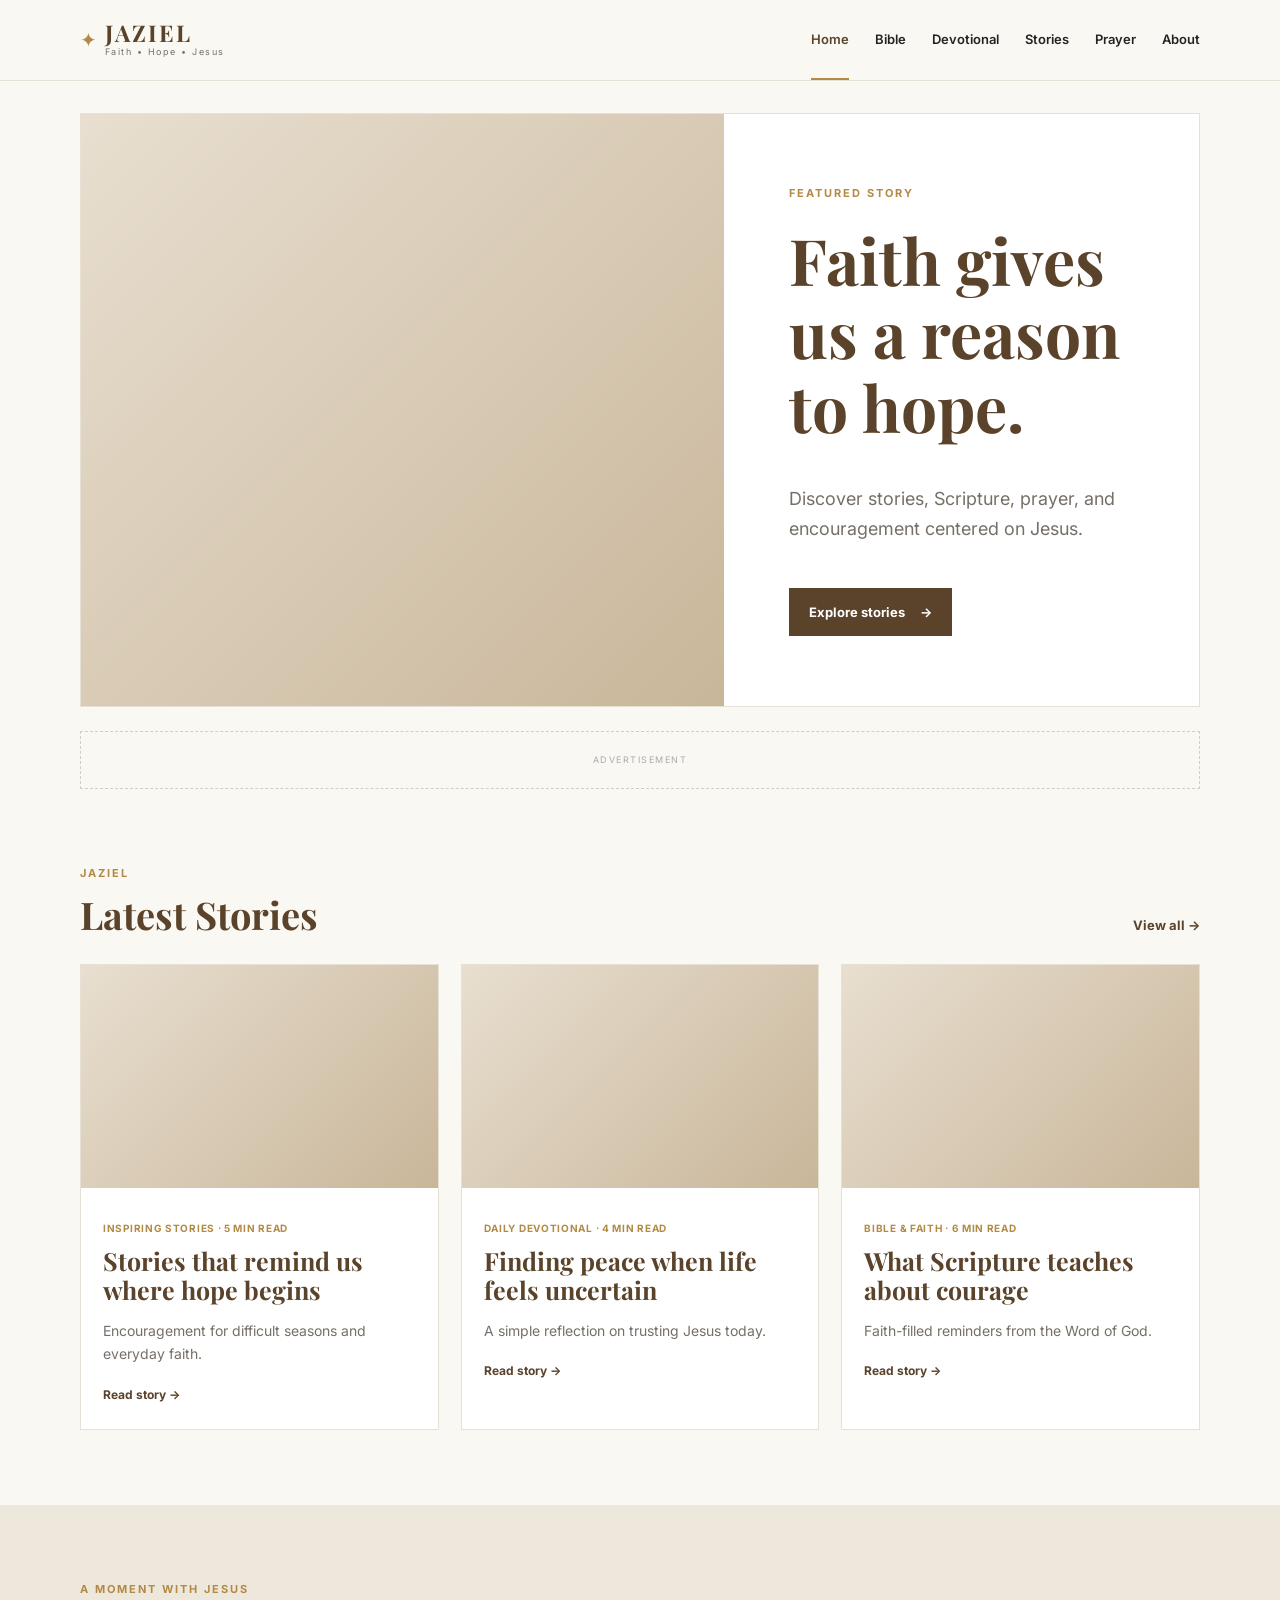
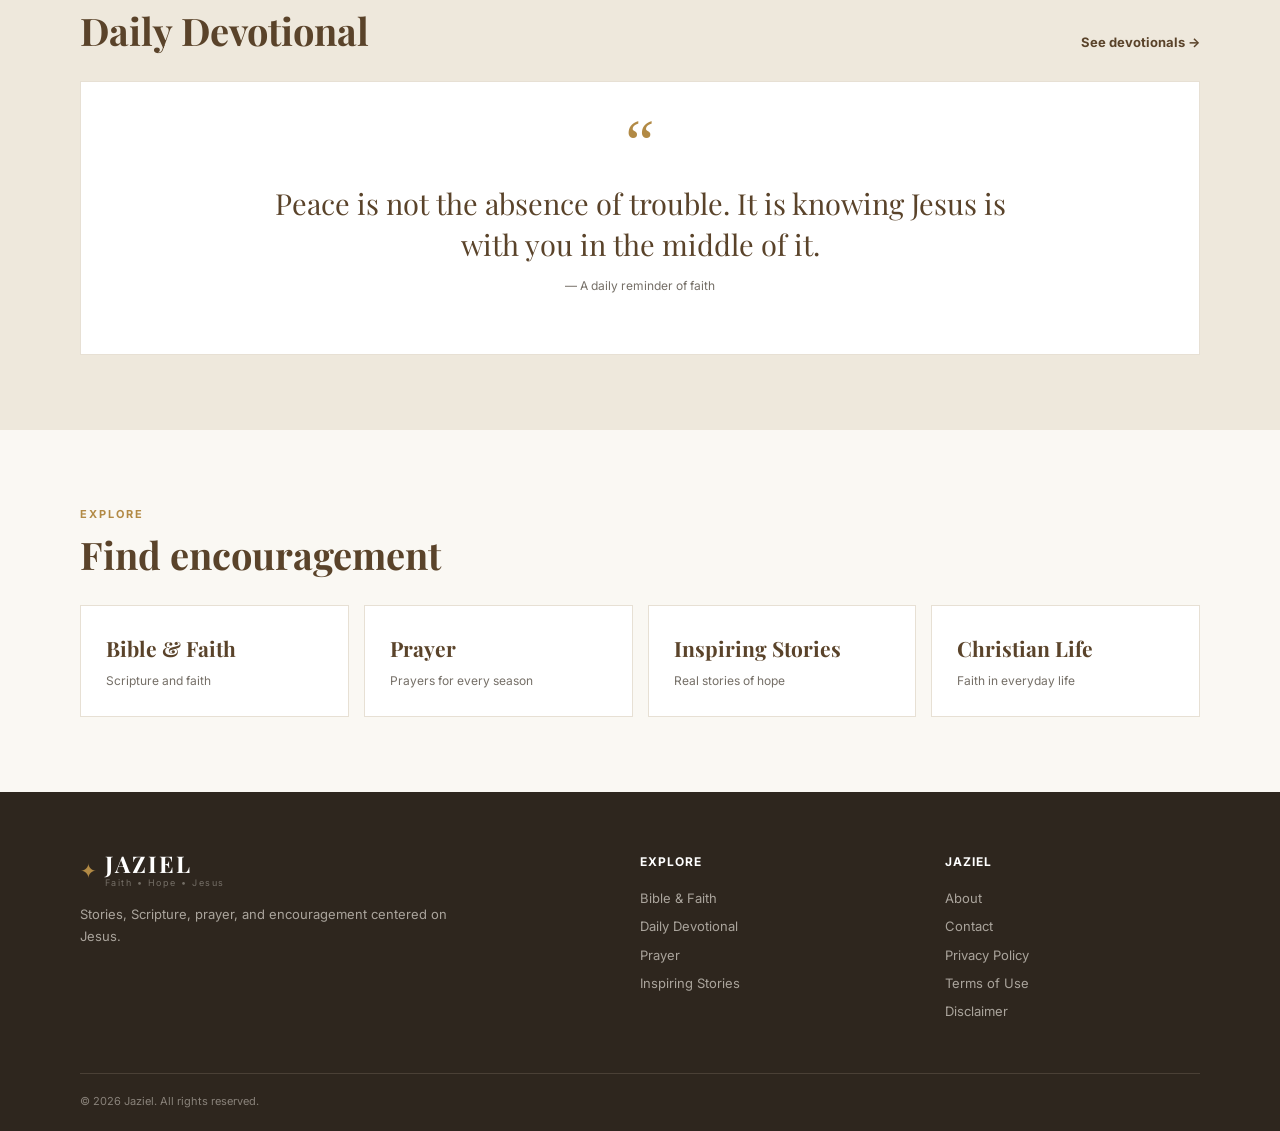
==== index.html @ df67f09a "Add files via upload" ====
<!doctype html>
<html lang="en">
<head>
<meta charset="utf-8"><meta name="viewport" content="width=device-width,initial-scale=1">
<title>Jaziel — Faith • Hope • Jesus</title>
<meta name="description" content="Stories of faith, hope, prayer, and the message of Jesus.">
<link rel="stylesheet" href="style.css">
</head>
<body>
<header class="site-header"><div class="container nav-wrap"><a class="brand" href="index.html"><span>✦</span><strong>JAZIEL</strong><small>Faith • Hope • Jesus</small></a><button class="menu-btn" aria-label="Open menu">☰</button><nav><a class="active" href="index.html">Home</a><a href="category/bible-faith/index.html">Bible</a><a href="category/daily-devotional/index.html">Devotional</a><a href="category/inspiring-stories/index.html">Stories</a><a href="category/prayer/index.html">Prayer</a><a href="pages/about.html">About</a></nav></div></header>
<main>
<section class="hero container"><div class="hero-image"></div><div class="hero-copy"><p class="eyebrow">FEATURED STORY</p><h1>Faith gives us a reason to hope.</h1><p class="lead">Discover stories, Scripture, prayer, and encouragement centered on Jesus.</p><a class="button" href="#latest">Explore stories <span>→</span></a></div></section>
<div class="container ad-slot" aria-label="Advertisement">ADVERTISEMENT</div>
<section id="latest" class="container section"><div class="section-head"><div><p class="eyebrow">JAZIEL</p><h2>Latest Stories</h2></div><a href="category/inspiring-stories/index.html">View all →</a></div><div class="card-grid">
<article class="card"><div class="placeholder"></div><div class="card-body"><p class="meta">Inspiring Stories · 5 min read</p><h3>Stories that remind us where hope begins</h3><p>Encouragement for difficult seasons and everyday faith.</p><a href="#">Read story →</a></div></article>
<article class="card"><div class="placeholder"></div><div class="card-body"><p class="meta">Daily Devotional · 4 min read</p><h3>Finding peace when life feels uncertain</h3><p>A simple reflection on trusting Jesus today.</p><a href="#">Read story →</a></div></article>
<article class="card"><div class="placeholder"></div><div class="card-body"><p class="meta">Bible & Faith · 6 min read</p><h3>What Scripture teaches about courage</h3><p>Faith-filled reminders from the Word of God.</p><a href="#">Read story →</a></div></article>
</div></section>
<section class="band"><div class="container section"><div class="section-head"><div><p class="eyebrow">A MOMENT WITH JESUS</p><h2>Daily Devotional</h2></div><a href="category/daily-devotional/index.html">See devotionals →</a></div><div class="quote-card"><span>“</span><blockquote>Peace is not the absence of trouble. It is knowing Jesus is with you in the middle of it.</blockquote><p>— A daily reminder of faith</p></div></div></section>
<section class="container section"><div class="section-head"><div><p class="eyebrow">EXPLORE</p><h2>Find encouragement</h2></div></div><div class="category-grid"><a href="category/bible-faith/index.html"><b>Bible & Faith</b><span>Scripture and faith</span></a><a href="category/prayer/index.html"><b>Prayer</b><span>Prayers for every season</span></a><a href="category/inspiring-stories/index.html"><b>Inspiring Stories</b><span>Real stories of hope</span></a><a href="category/christian-life/index.html"><b>Christian Life</b><span>Faith in everyday life</span></a></div></section>
</main>
<footer><div class="container footer-grid"><div><a class="brand footer-brand" href="index.html"><span>✦</span><strong>JAZIEL</strong><small>Faith • Hope • Jesus</small></a><p>Stories, Scripture, prayer, and encouragement centered on Jesus.</p></div><div><h4>Explore</h4><a href="category/bible-faith/index.html">Bible & Faith</a><a href="category/daily-devotional/index.html">Daily Devotional</a><a href="category/prayer/index.html">Prayer</a><a href="category/inspiring-stories/index.html">Inspiring Stories</a></div><div><h4>Jaziel</h4><a href="pages/about.html">About</a><a href="pages/contact.html">Contact</a><a href="pages/privacy.html">Privacy Policy</a><a href="pages/terms.html">Terms of Use</a><a href="pages/disclaimer.html">Disclaimer</a></div></div><div class="container copyright">© 2026 Jaziel. All rights reserved.</div></footer>
<script src="script.js"></script>
</body></html>
---- style.css ----
@import url('https://fonts.googleapis.com/css2?family=Inter:wght@400;500;600;700&family=Playfair+Display:wght@500;600;700&display=swap');
:root{--bg:#FAF8F3;--text:#242424;--primary:#5A432A;--accent:#B28A45;--card:#fff;--line:#e7e0d4;--muted:#756f67}*{box-sizing:border-box}html{scroll-behavior:smooth}body{margin:0;background:var(--bg);color:var(--text);font-family:Inter,system-ui,sans-serif;line-height:1.7}a{color:inherit;text-decoration:none}.container{width:min(1120px,calc(100% - 40px));margin:auto}.site-header{position:sticky;top:0;z-index:20;background:rgba(250,248,243,.96);backdrop-filter:blur(10px);border-bottom:1px solid var(--line)}.nav-wrap{min-height:78px;display:flex;align-items:center;justify-content:space-between;gap:30px}.brand{display:grid;grid-template-columns:auto 1fr;column-gap:8px;align-items:center;color:var(--primary)}.brand span{grid-row:span 2;font-size:20px;color:var(--accent)}.brand strong{font-family:'Playfair Display',serif;font-size:23px;letter-spacing:2px;line-height:1}.brand small{font-size:9px;letter-spacing:1.5px;color:var(--muted)}nav{display:flex;gap:26px;font-size:13px;font-weight:600}nav a{padding:28px 0;border-bottom:2px solid transparent}nav a:hover,nav .active{color:var(--primary);border-color:var(--accent)}.menu-btn{display:none;background:none;border:0;font-size:25px;color:var(--primary)}.hero{display:grid;grid-template-columns:1.15fr .85fr;min-height:570px;align-items:stretch;margin-top:32px;border:1px solid var(--line);background:var(--card)}.hero-image,.placeholder{background:linear-gradient(135deg,#e8dfd0,#c9b69a)}.hero-copy{padding:70px 65px;display:flex;flex-direction:column;justify-content:center}.eyebrow{margin:0 0 10px;color:var(--accent);font-size:11px;font-weight:700;letter-spacing:2px}.hero h1,h2,h3{font-family:'Playfair Display',serif;color:var(--primary);line-height:1.15}.hero h1{font-size:clamp(42px,5vw,66px);margin:10px 0 22px}.lead{font-size:18px;color:var(--muted);max-width:480px}.button{display:inline-flex;align-items:center;gap:15px;margin-top:25px;background:var(--primary);color:#fff;padding:13px 20px;width:max-content;font-size:13px;font-weight:700}.ad-slot{margin-top:24px;min-height:58px;border:1px dashed #d5cdbf;display:grid;place-items:center;color:#aaa;font-size:9px;letter-spacing:1.5px}.section{padding:75px 0}.section-head{display:flex;align-items:end;justify-content:space-between;gap:20px;margin-bottom:28px}.section-head h2{margin:0;font-size:38px}.section-head>a{font-size:13px;color:var(--primary);font-weight:700}.card-grid{display:grid;grid-template-columns:repeat(3,1fr);gap:22px}.card{background:var(--card);border:1px solid var(--line);overflow:hidden}.placeholder{aspect-ratio:16/10}.card-body{padding:22px}.meta{color:var(--accent);font-size:10px;font-weight:700;letter-spacing:.7px;text-transform:uppercase}.card h3{font-size:25px;margin:9px 0}.card p:not(.meta){color:var(--muted);font-size:14px}.card a{font-size:12px;font-weight:700;color:var(--primary)}.band{background:#eee8dc}.quote-card{background:var(--card);border:1px solid var(--line);padding:45px 55px;text-align:center}.quote-card>span{font-family:Georgia,serif;font-size:65px;color:var(--accent);line-height:.5}.quote-card blockquote{font-family:'Playfair Display',serif;color:var(--primary);font-size:29px;line-height:1.4;max-width:760px;margin:10px auto}.quote-card p{color:var(--muted);font-size:12px}.category-grid{display:grid;grid-template-columns:repeat(4,1fr);gap:15px}.category-grid a{background:var(--card);border:1px solid var(--line);padding:25px;display:flex;flex-direction:column;gap:4px}.category-grid b{font-family:'Playfair Display',serif;color:var(--primary);font-size:21px}.category-grid span{font-size:12px;color:var(--muted)}footer{background:#2e261e;color:#ddd7cf;padding:60px 0 20px}.footer-grid{display:grid;grid-template-columns:2fr 1fr 1fr;gap:50px}.footer-brand{color:#fff}.footer-grid p{max-width:380px;color:#aaa49c;font-size:13px}.footer-grid h4{margin:0 0 15px;color:#fff;font-size:12px;letter-spacing:1px;text-transform:uppercase}.footer-grid>div>a:not(.brand){display:block;color:#aaa49c;font-size:13px;margin:6px 0}.copyright{border-top:1px solid #4a4036;margin-top:45px;padding-top:18px;color:#89827a;font-size:11px}
@media(max-width:760px){.container{width:min(100% - 28px,600px)}.nav-wrap{min-height:66px}.menu-btn{display:block}nav{display:none;position:absolute;top:66px;left:0;right:0;background:var(--bg);border-bottom:1px solid var(--line);padding:8px 20px 18px;flex-direction:column;gap:0}nav.open{display:flex}nav a{padding:10px 0}.hero{grid-template-columns:1fr;min-height:0;margin-top:18px}.hero-image{aspect-ratio:16/10}.hero-copy{padding:38px 27px}.hero h1{font-size:43px}.lead{font-size:16px}.section{padding:52px 0}.section-head{align-items:start;flex-direction:column}.section-head h2{font-size:32px}.card-grid,.category-grid{grid-template-columns:1fr}.quote-card{padding:35px 22px}.quote-card blockquote{font-size:23px}.footer-grid{grid-template-columns:1fr;gap:30px}}
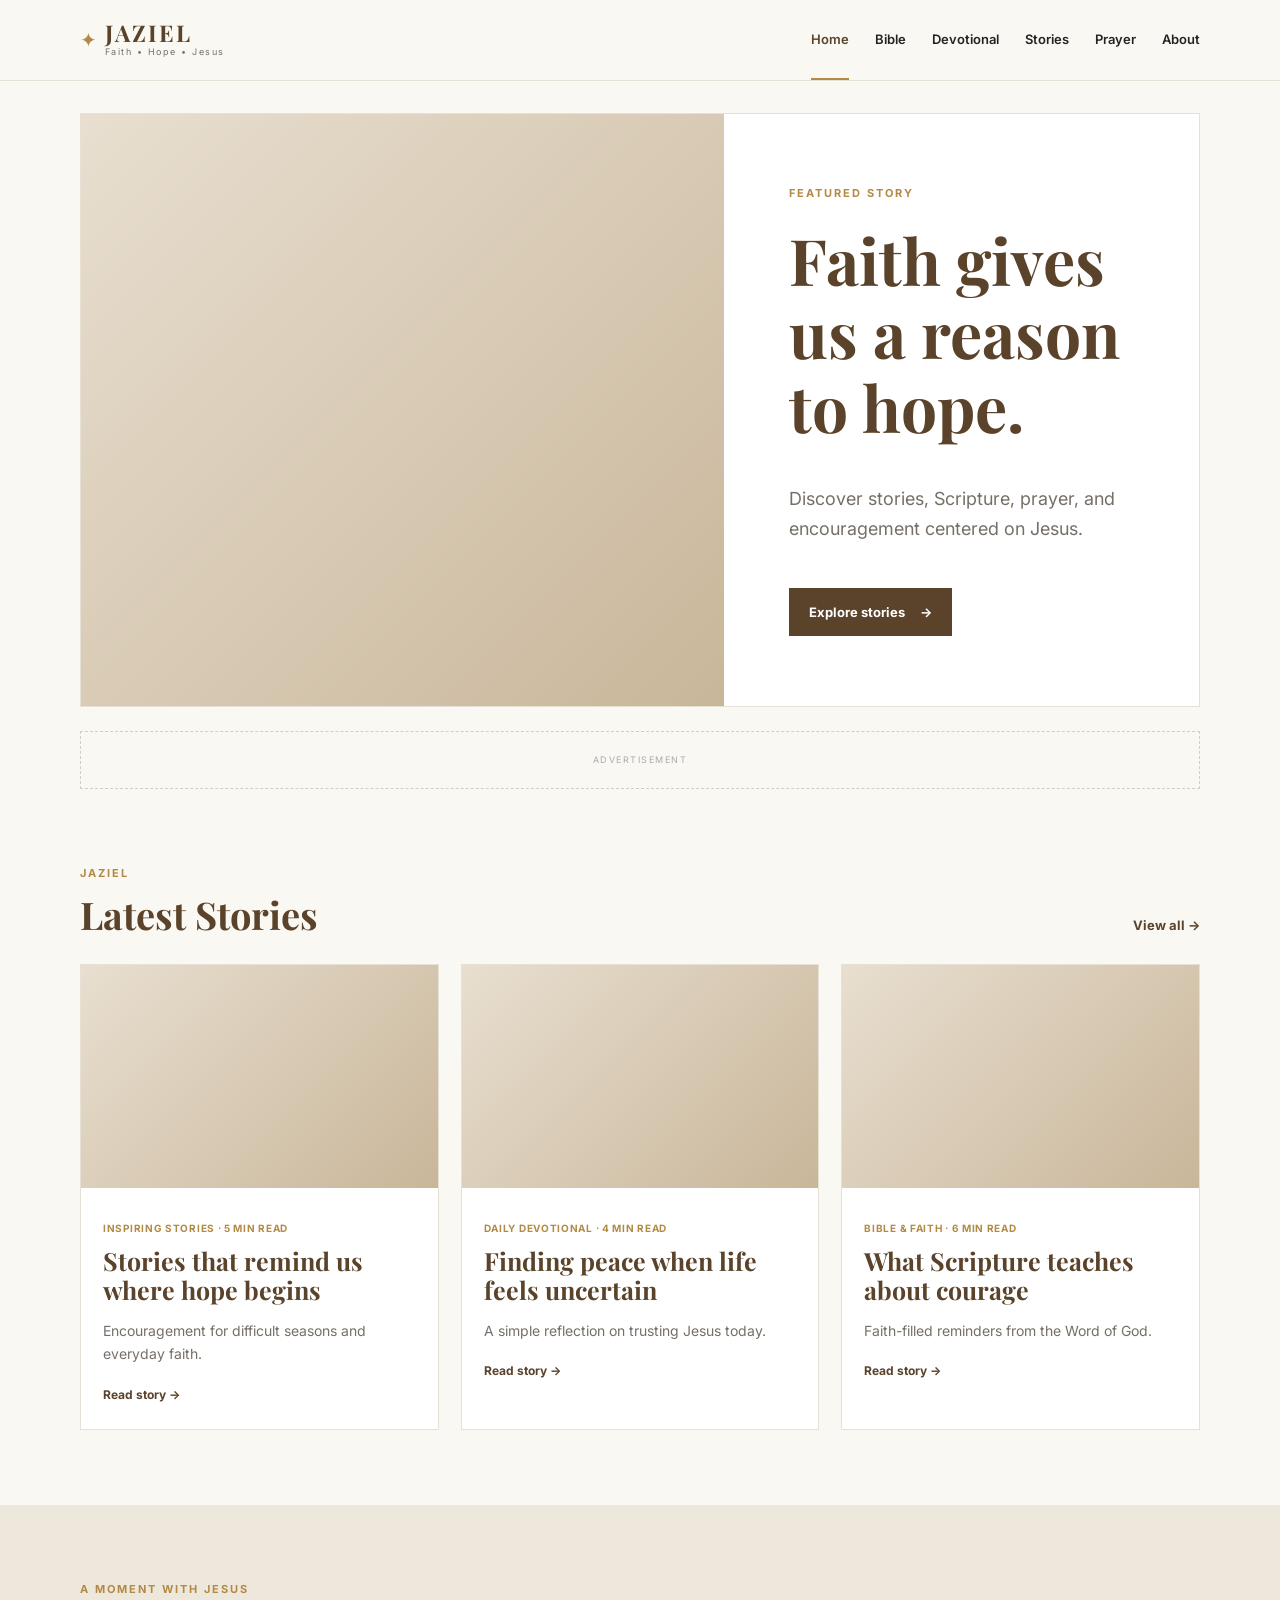
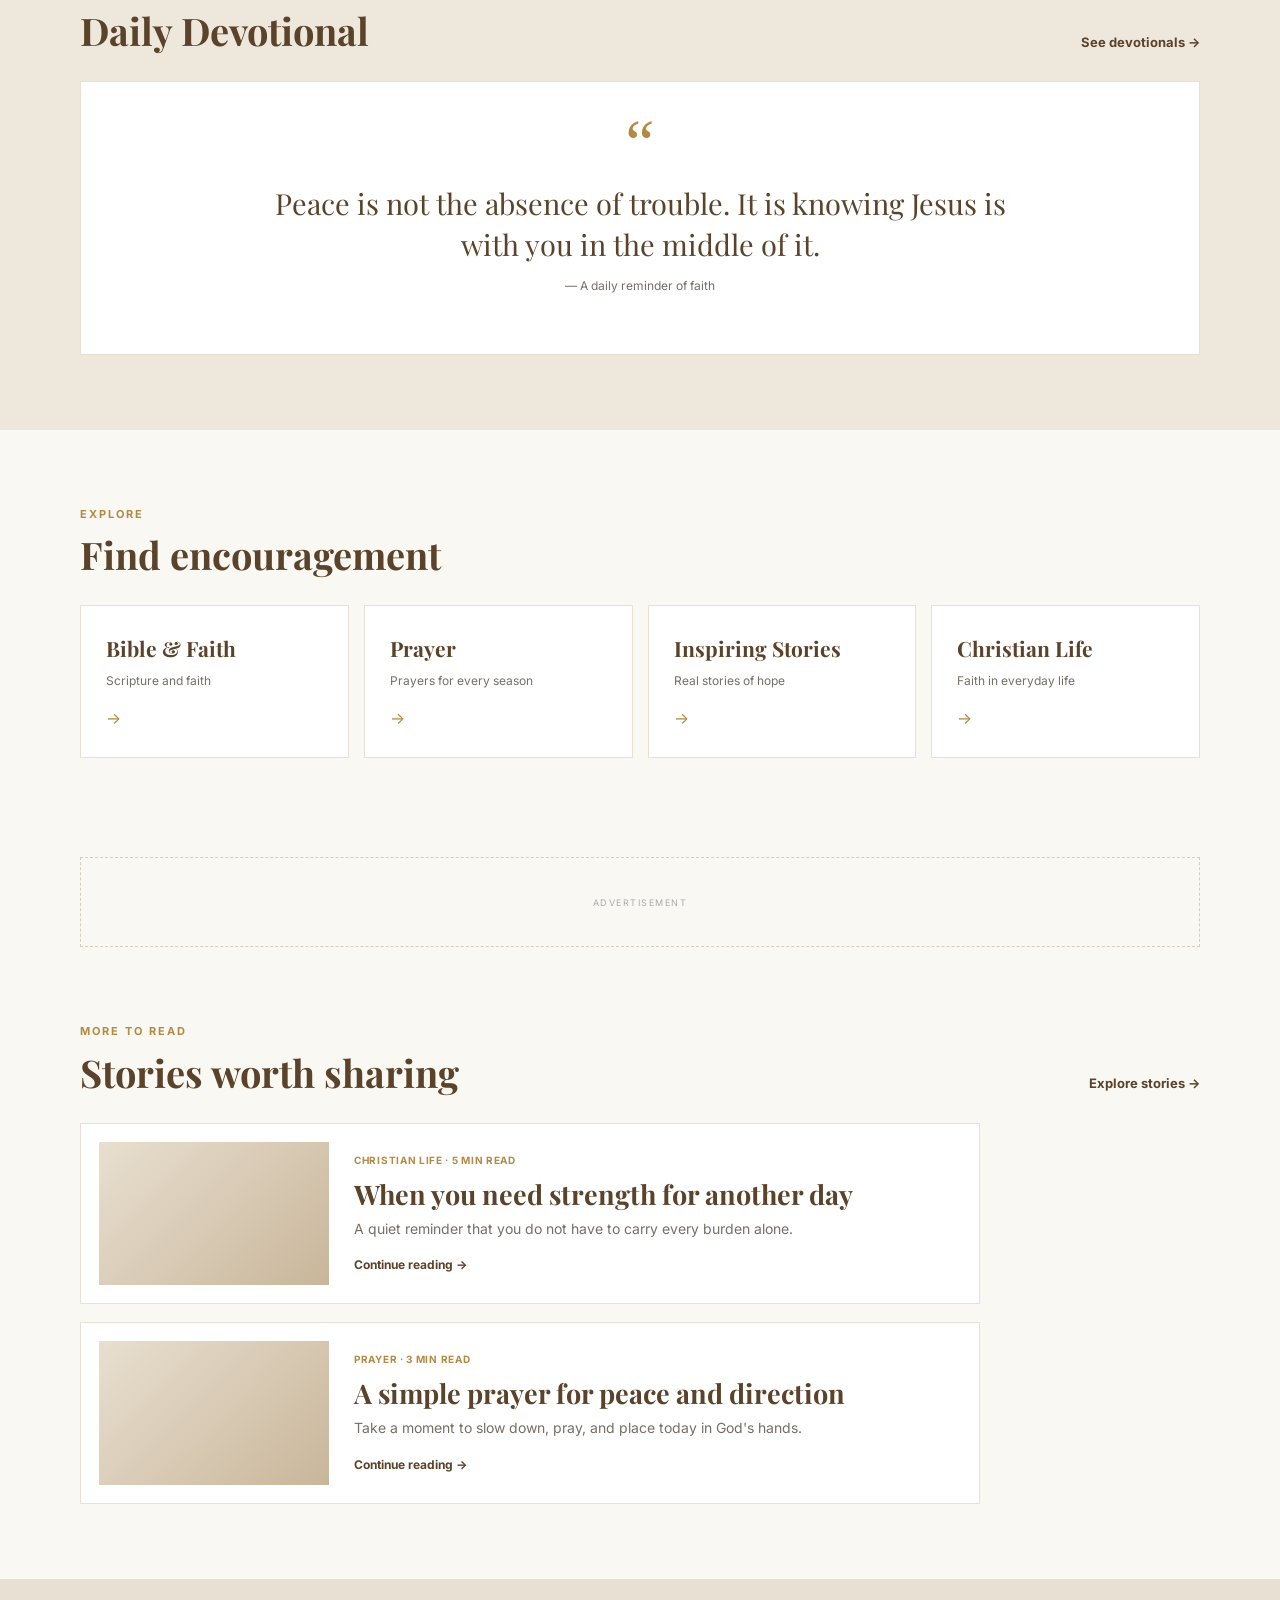
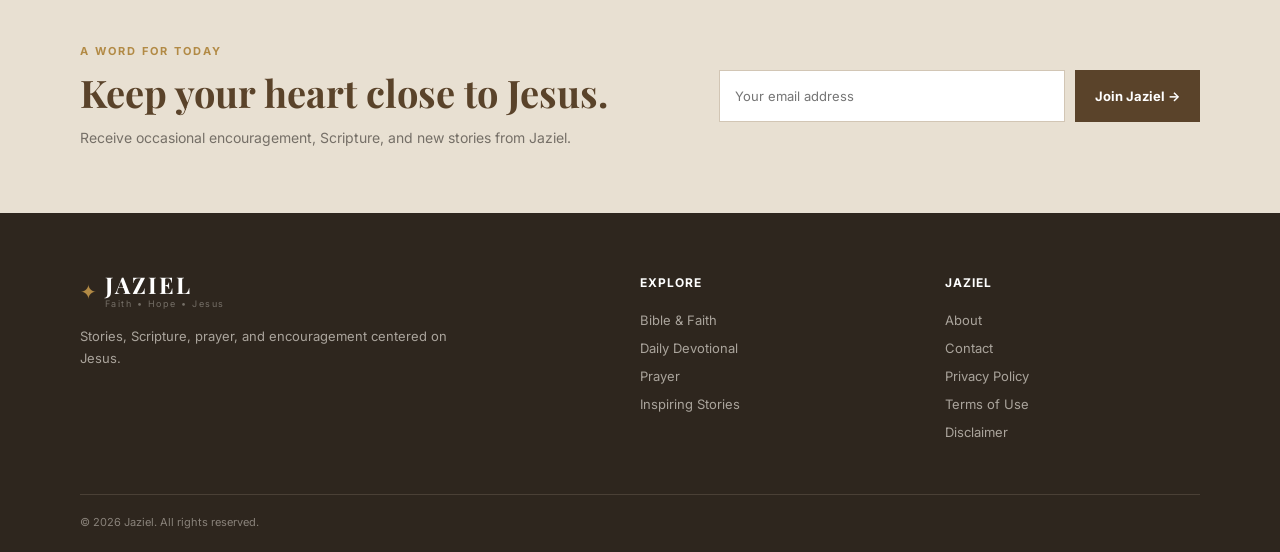
==== commit bb43a87a: "Add files via upload" ====
--- a/index.html
+++ b/index.html
@@ -9,15 +9,123 @@
 <body>
 <header class="site-header"><div class="container nav-wrap"><a class="brand" href="index.html"><span>✦</span><strong>JAZIEL</strong><small>Faith • Hope • Jesus</small></a><button class="menu-btn" aria-label="Open menu">☰</button><nav><a class="active" href="index.html">Home</a><a href="category/bible-faith/index.html">Bible</a><a href="category/daily-devotional/index.html">Devotional</a><a href="category/inspiring-stories/index.html">Stories</a><a href="category/prayer/index.html">Prayer</a><a href="pages/about.html">About</a></nav></div></header>
 <main>
-<section class="hero container"><div class="hero-image"></div><div class="hero-copy"><p class="eyebrow">FEATURED STORY</p><h1>Faith gives us a reason to hope.</h1><p class="lead">Discover stories, Scripture, prayer, and encouragement centered on Jesus.</p><a class="button" href="#latest">Explore stories <span>→</span></a></div></section>
+<section class="hero container">
+  <div class="hero-image" role="img" aria-label="Featured story cover placeholder"></div>
+  <div class="hero-copy">
+    <p class="eyebrow">FEATURED STORY</p>
+    <h1>Faith gives us a reason to hope.</h1>
+    <p class="lead">Discover stories, Scripture, prayer, and encouragement centered on Jesus.</p>
+    <a class="button" href="#latest">Explore stories <span>→</span></a>
+  </div>
+</section>
+
 <div class="container ad-slot" aria-label="Advertisement">ADVERTISEMENT</div>
-<section id="latest" class="container section"><div class="section-head"><div><p class="eyebrow">JAZIEL</p><h2>Latest Stories</h2></div><a href="category/inspiring-stories/index.html">View all →</a></div><div class="card-grid">
-<article class="card"><div class="placeholder"></div><div class="card-body"><p class="meta">Inspiring Stories · 5 min read</p><h3>Stories that remind us where hope begins</h3><p>Encouragement for difficult seasons and everyday faith.</p><a href="#">Read story →</a></div></article>
-<article class="card"><div class="placeholder"></div><div class="card-body"><p class="meta">Daily Devotional · 4 min read</p><h3>Finding peace when life feels uncertain</h3><p>A simple reflection on trusting Jesus today.</p><a href="#">Read story →</a></div></article>
-<article class="card"><div class="placeholder"></div><div class="card-body"><p class="meta">Bible & Faith · 6 min read</p><h3>What Scripture teaches about courage</h3><p>Faith-filled reminders from the Word of God.</p><a href="#">Read story →</a></div></article>
-</div></section>
-<section class="band"><div class="container section"><div class="section-head"><div><p class="eyebrow">A MOMENT WITH JESUS</p><h2>Daily Devotional</h2></div><a href="category/daily-devotional/index.html">See devotionals →</a></div><div class="quote-card"><span>“</span><blockquote>Peace is not the absence of trouble. It is knowing Jesus is with you in the middle of it.</blockquote><p>— A daily reminder of faith</p></div></div></section>
-<section class="container section"><div class="section-head"><div><p class="eyebrow">EXPLORE</p><h2>Find encouragement</h2></div></div><div class="category-grid"><a href="category/bible-faith/index.html"><b>Bible & Faith</b><span>Scripture and faith</span></a><a href="category/prayer/index.html"><b>Prayer</b><span>Prayers for every season</span></a><a href="category/inspiring-stories/index.html"><b>Inspiring Stories</b><span>Real stories of hope</span></a><a href="category/christian-life/index.html"><b>Christian Life</b><span>Faith in everyday life</span></a></div></section>
+
+<section id="latest" class="container section">
+  <div class="section-head">
+    <div><p class="eyebrow">JAZIEL</p><h2>Latest Stories</h2></div>
+    <a href="category/inspiring-stories/index.html">View all →</a>
+  </div>
+  <div class="card-grid">
+    <article class="card">
+      <div class="placeholder" role="img" aria-label="Article image placeholder"></div>
+      <div class="card-body">
+        <p class="meta">Inspiring Stories · 5 min read</p>
+        <h3>Stories that remind us where hope begins</h3>
+        <p>Encouragement for difficult seasons and everyday faith.</p>
+        <a href="#">Read story →</a>
+      </div>
+    </article>
+    <article class="card">
+      <div class="placeholder" role="img" aria-label="Article image placeholder"></div>
+      <div class="card-body">
+        <p class="meta">Daily Devotional · 4 min read</p>
+        <h3>Finding peace when life feels uncertain</h3>
+        <p>A simple reflection on trusting Jesus today.</p>
+        <a href="#">Read story →</a>
+      </div>
+    </article>
+    <article class="card">
+      <div class="placeholder" role="img" aria-label="Article image placeholder"></div>
+      <div class="card-body">
+        <p class="meta">Bible & Faith · 6 min read</p>
+        <h3>What Scripture teaches about courage</h3>
+        <p>Faith-filled reminders from the Word of God.</p>
+        <a href="#">Read story →</a>
+      </div>
+    </article>
+  </div>
+</section>
+
+<section class="band">
+  <div class="container section">
+    <div class="section-head">
+      <div><p class="eyebrow">A MOMENT WITH JESUS</p><h2>Daily Devotional</h2></div>
+      <a href="category/daily-devotional/index.html">See devotionals →</a>
+    </div>
+    <div class="quote-card">
+      <span>“</span>
+      <blockquote>Peace is not the absence of trouble. It is knowing Jesus is with you in the middle of it.</blockquote>
+      <p>— A daily reminder of faith</p>
+    </div>
+  </div>
+</section>
+
+<section class="container section">
+  <div class="section-head">
+    <div><p class="eyebrow">EXPLORE</p><h2>Find encouragement</h2></div>
+  </div>
+  <div class="category-grid">
+    <a href="category/bible-faith/index.html"><b>Bible &amp; Faith</b><span>Scripture and faith</span><i>→</i></a>
+    <a href="category/prayer/index.html"><b>Prayer</b><span>Prayers for every season</span><i>→</i></a>
+    <a href="category/inspiring-stories/index.html"><b>Inspiring Stories</b><span>Real stories of hope</span><i>→</i></a>
+    <a href="category/christian-life/index.html"><b>Christian Life</b><span>Faith in everyday life</span><i>→</i></a>
+  </div>
+</section>
+
+<div class="container ad-slot ad-slot-large" aria-label="Advertisement">ADVERTISEMENT</div>
+
+<section class="container section">
+  <div class="section-head">
+    <div><p class="eyebrow">MORE TO READ</p><h2>Stories worth sharing</h2></div>
+    <a href="category/inspiring-stories/index.html">Explore stories →</a>
+  </div>
+  <div class="story-list">
+    <article class="story-row">
+      <div class="small-placeholder" role="img" aria-label="Story image placeholder"></div>
+      <div>
+        <p class="meta">Christian Life · 5 min read</p>
+        <h3>When you need strength for another day</h3>
+        <p>A quiet reminder that you do not have to carry every burden alone.</p>
+        <a href="#">Continue reading →</a>
+      </div>
+    </article>
+    <article class="story-row">
+      <div class="small-placeholder" role="img" aria-label="Story image placeholder"></div>
+      <div>
+        <p class="meta">Prayer · 3 min read</p>
+        <h3>A simple prayer for peace and direction</h3>
+        <p>Take a moment to slow down, pray, and place today in God's hands.</p>
+        <a href="#">Continue reading →</a>
+      </div>
+    </article>
+  </div>
+</section>
+
+<section class="newsletter">
+  <div class="container newsletter-inner">
+    <div>
+      <p class="eyebrow">A WORD FOR TODAY</p>
+      <h2>Keep your heart close to Jesus.</h2>
+      <p>Receive occasional encouragement, Scripture, and new stories from Jaziel.</p>
+    </div>
+    <form class="newsletter-form" action="#" method="post">
+      <label class="sr-only" for="email">Email address</label>
+      <input id="email" name="email" type="email" placeholder="Your email address" autocomplete="email">
+      <button type="submit">Join Jaziel <span>→</span></button>
+    </form>
+  </div>
+</section>
 </main>
 <footer><div class="container footer-grid"><div><a class="brand footer-brand" href="index.html"><span>✦</span><strong>JAZIEL</strong><small>Faith • Hope • Jesus</small></a><p>Stories, Scripture, prayer, and encouragement centered on Jesus.</p></div><div><h4>Explore</h4><a href="category/bible-faith/index.html">Bible & Faith</a><a href="category/daily-devotional/index.html">Daily Devotional</a><a href="category/prayer/index.html">Prayer</a><a href="category/inspiring-stories/index.html">Inspiring Stories</a></div><div><h4>Jaziel</h4><a href="pages/about.html">About</a><a href="pages/contact.html">Contact</a><a href="pages/privacy.html">Privacy Policy</a><a href="pages/terms.html">Terms of Use</a><a href="pages/disclaimer.html">Disclaimer</a></div></div><div class="container copyright">© 2026 Jaziel. All rights reserved.</div></footer>
 <script src="script.js"></script>
--- a/style.css
+++ b/style.css
@@ -1,3 +1,35 @@
 @import url('https://fonts.googleapis.com/css2?family=Inter:wght@400;500;600;700&family=Playfair+Display:wght@500;600;700&display=swap');
 :root{--bg:#FAF8F3;--text:#242424;--primary:#5A432A;--accent:#B28A45;--card:#fff;--line:#e7e0d4;--muted:#756f67}*{box-sizing:border-box}html{scroll-behavior:smooth}body{margin:0;background:var(--bg);color:var(--text);font-family:Inter,system-ui,sans-serif;line-height:1.7}a{color:inherit;text-decoration:none}.container{width:min(1120px,calc(100% - 40px));margin:auto}.site-header{position:sticky;top:0;z-index:20;background:rgba(250,248,243,.96);backdrop-filter:blur(10px);border-bottom:1px solid var(--line)}.nav-wrap{min-height:78px;display:flex;align-items:center;justify-content:space-between;gap:30px}.brand{display:grid;grid-template-columns:auto 1fr;column-gap:8px;align-items:center;color:var(--primary)}.brand span{grid-row:span 2;font-size:20px;color:var(--accent)}.brand strong{font-family:'Playfair Display',serif;font-size:23px;letter-spacing:2px;line-height:1}.brand small{font-size:9px;letter-spacing:1.5px;color:var(--muted)}nav{display:flex;gap:26px;font-size:13px;font-weight:600}nav a{padding:28px 0;border-bottom:2px solid transparent}nav a:hover,nav .active{color:var(--primary);border-color:var(--accent)}.menu-btn{display:none;background:none;border:0;font-size:25px;color:var(--primary)}.hero{display:grid;grid-template-columns:1.15fr .85fr;min-height:570px;align-items:stretch;margin-top:32px;border:1px solid var(--line);background:var(--card)}.hero-image,.placeholder{background:linear-gradient(135deg,#e8dfd0,#c9b69a)}.hero-copy{padding:70px 65px;display:flex;flex-direction:column;justify-content:center}.eyebrow{margin:0 0 10px;color:var(--accent);font-size:11px;font-weight:700;letter-spacing:2px}.hero h1,h2,h3{font-family:'Playfair Display',serif;color:var(--primary);line-height:1.15}.hero h1{font-size:clamp(42px,5vw,66px);margin:10px 0 22px}.lead{font-size:18px;color:var(--muted);max-width:480px}.button{display:inline-flex;align-items:center;gap:15px;margin-top:25px;background:var(--primary);color:#fff;padding:13px 20px;width:max-content;font-size:13px;font-weight:700}.ad-slot{margin-top:24px;min-height:58px;border:1px dashed #d5cdbf;display:grid;place-items:center;color:#aaa;font-size:9px;letter-spacing:1.5px}.section{padding:75px 0}.section-head{display:flex;align-items:end;justify-content:space-between;gap:20px;margin-bottom:28px}.section-head h2{margin:0;font-size:38px}.section-head>a{font-size:13px;color:var(--primary);font-weight:700}.card-grid{display:grid;grid-template-columns:repeat(3,1fr);gap:22px}.card{background:var(--card);border:1px solid var(--line);overflow:hidden}.placeholder{aspect-ratio:16/10}.card-body{padding:22px}.meta{color:var(--accent);font-size:10px;font-weight:700;letter-spacing:.7px;text-transform:uppercase}.card h3{font-size:25px;margin:9px 0}.card p:not(.meta){color:var(--muted);font-size:14px}.card a{font-size:12px;font-weight:700;color:var(--primary)}.band{background:#eee8dc}.quote-card{background:var(--card);border:1px solid var(--line);padding:45px 55px;text-align:center}.quote-card>span{font-family:Georgia,serif;font-size:65px;color:var(--accent);line-height:.5}.quote-card blockquote{font-family:'Playfair Display',serif;color:var(--primary);font-size:29px;line-height:1.4;max-width:760px;margin:10px auto}.quote-card p{color:var(--muted);font-size:12px}.category-grid{display:grid;grid-template-columns:repeat(4,1fr);gap:15px}.category-grid a{background:var(--card);border:1px solid var(--line);padding:25px;display:flex;flex-direction:column;gap:4px}.category-grid b{font-family:'Playfair Display',serif;color:var(--primary);font-size:21px}.category-grid span{font-size:12px;color:var(--muted)}footer{background:#2e261e;color:#ddd7cf;padding:60px 0 20px}.footer-grid{display:grid;grid-template-columns:2fr 1fr 1fr;gap:50px}.footer-brand{color:#fff}.footer-grid p{max-width:380px;color:#aaa49c;font-size:13px}.footer-grid h4{margin:0 0 15px;color:#fff;font-size:12px;letter-spacing:1px;text-transform:uppercase}.footer-grid>div>a:not(.brand){display:block;color:#aaa49c;font-size:13px;margin:6px 0}.copyright{border-top:1px solid #4a4036;margin-top:45px;padding-top:18px;color:#89827a;font-size:11px}
 @media(max-width:760px){.container{width:min(100% - 28px,600px)}.nav-wrap{min-height:66px}.menu-btn{display:block}nav{display:none;position:absolute;top:66px;left:0;right:0;background:var(--bg);border-bottom:1px solid var(--line);padding:8px 20px 18px;flex-direction:column;gap:0}nav.open{display:flex}nav a{padding:10px 0}.hero{grid-template-columns:1fr;min-height:0;margin-top:18px}.hero-image{aspect-ratio:16/10}.hero-copy{padding:38px 27px}.hero h1{font-size:43px}.lead{font-size:16px}.section{padding:52px 0}.section-head{align-items:start;flex-direction:column}.section-head h2{font-size:32px}.card-grid,.category-grid{grid-template-columns:1fr}.quote-card{padding:35px 22px}.quote-card blockquote{font-size:23px}.footer-grid{grid-template-columns:1fr;gap:30px}}
+
+
+/* Stage 2 homepage additions */
+.ad-slot-large{min-height:90px;margin-bottom:0}
+.category-grid i{font-style:normal;color:var(--accent);font-size:16px;margin-top:10px}
+.category-grid a{transition:transform .2s ease,border-color .2s ease,box-shadow .2s ease}
+.category-grid a:hover{transform:translateY(-3px);border-color:#d8c6a6;box-shadow:0 10px 25px rgba(70,50,30,.07)}
+.story-list{display:grid;gap:18px;max-width:900px}
+.story-row{display:grid;grid-template-columns:230px 1fr;gap:25px;background:var(--card);border:1px solid var(--line);padding:18px}
+.small-placeholder{aspect-ratio:16/10;background:linear-gradient(135deg,#e8dfd0,#c9b69a)}
+.story-row h3{font-size:27px;margin:7px 0}
+.story-row p:not(.meta){color:var(--muted);font-size:14px;margin:0 0 10px}
+.story-row a{font-size:12px;font-weight:700;color:var(--primary)}
+.newsletter{background:#e8e0d2;border-top:1px solid var(--line);border-bottom:1px solid var(--line)}
+.newsletter-inner{padding:62px 0;display:grid;grid-template-columns:1.1fr .9fr;align-items:center;gap:50px}
+.newsletter h2{font-family:'Playfair Display',serif;color:var(--primary);font-size:38px;line-height:1.15;margin:0 0 12px}
+.newsletter p:not(.eyebrow){color:var(--muted);font-size:14px;max-width:580px;margin:0}
+.newsletter-form{display:flex;gap:10px}
+.newsletter-form input{min-width:0;flex:1;border:1px solid #d2c6b5;background:#fff;padding:14px 15px;font:inherit;font-size:13px;outline:none}
+.newsletter-form input:focus{border-color:var(--accent)}
+.newsletter-form button{border:0;background:var(--primary);color:#fff;padding:0 20px;font:inherit;font-size:13px;font-weight:700;white-space:nowrap}
+.sr-only{position:absolute;width:1px;height:1px;padding:0;margin:-1px;overflow:hidden;clip:rect(0,0,0,0);white-space:nowrap;border:0}
+
+@media(max-width:760px){
+  .story-row{grid-template-columns:1fr;padding:14px}
+  .story-row h3{font-size:24px}
+  .newsletter-inner{padding:48px 0;grid-template-columns:1fr;gap:25px}
+  .newsletter h2{font-size:32px}
+  .newsletter-form{flex-direction:column}
+  .newsletter-form input,.newsletter-form button{min-height:48px}
+  .ad-slot-large{min-height:70px}
+}
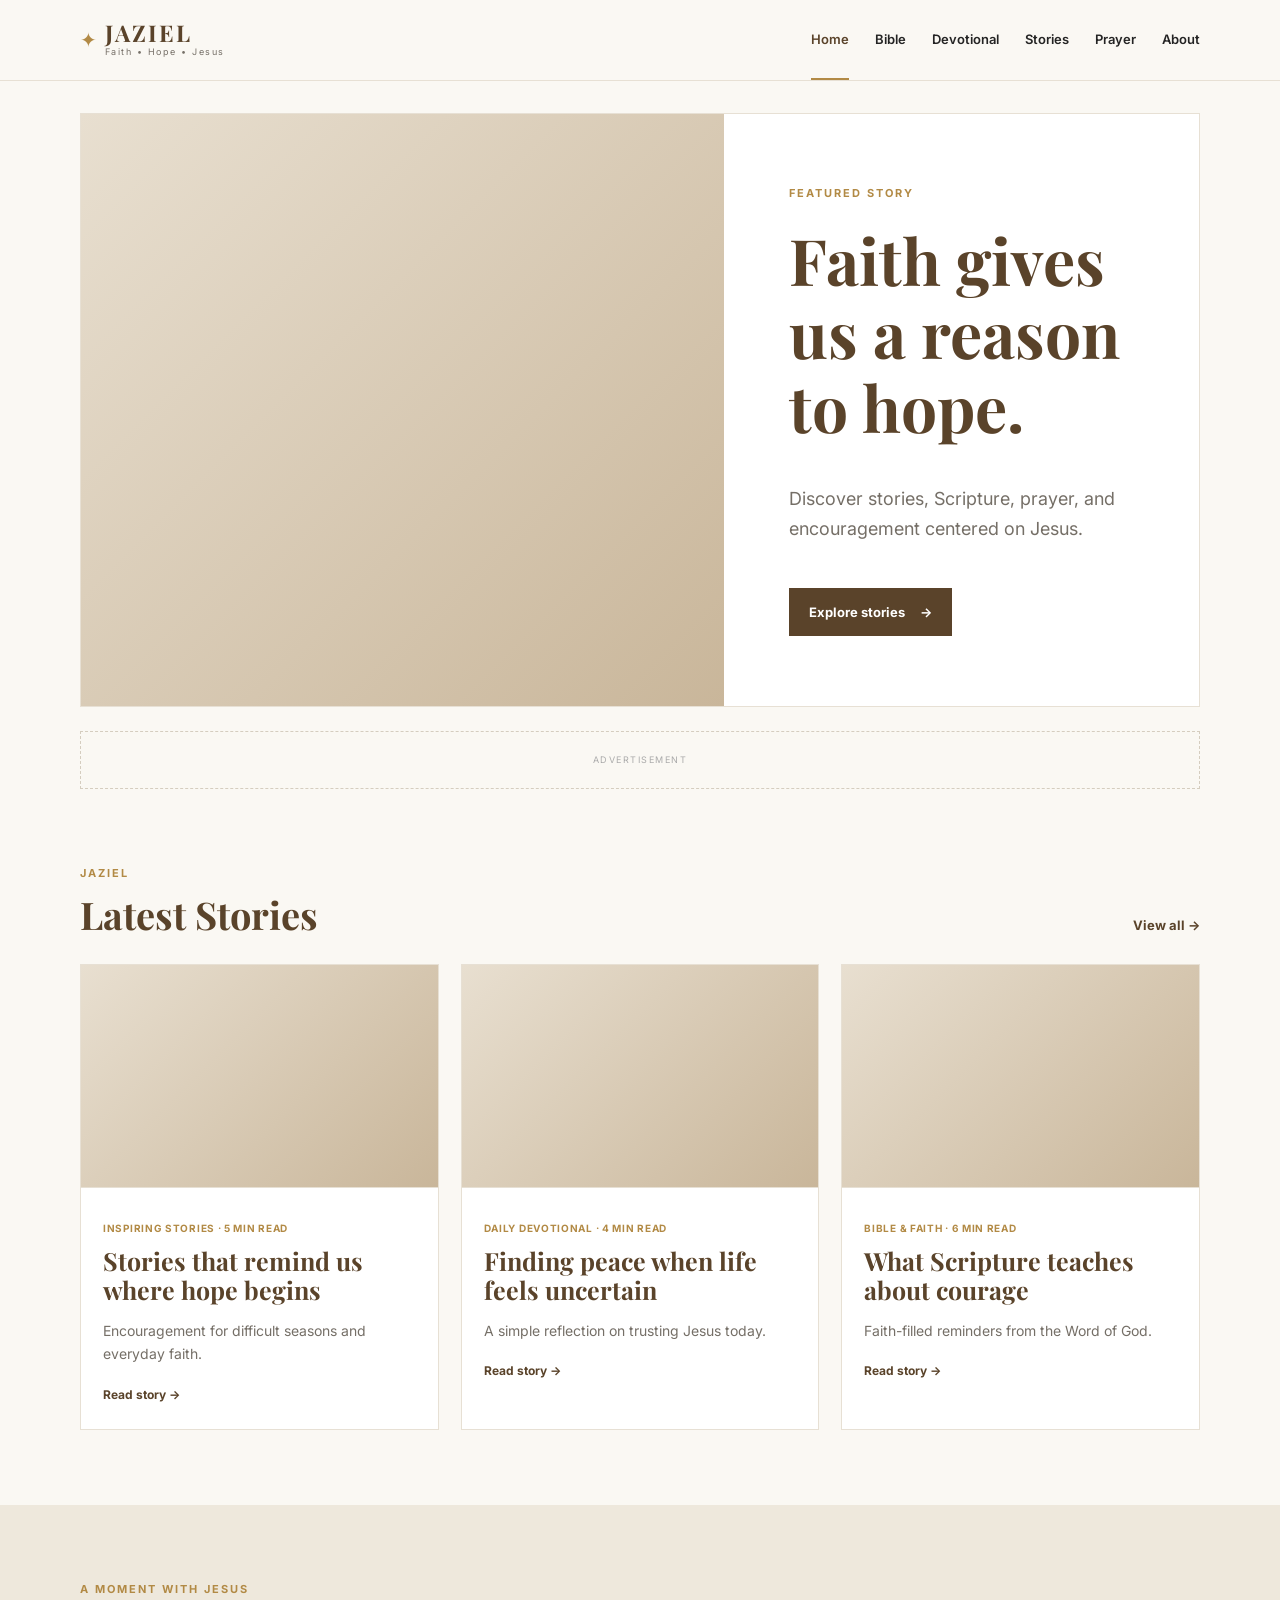
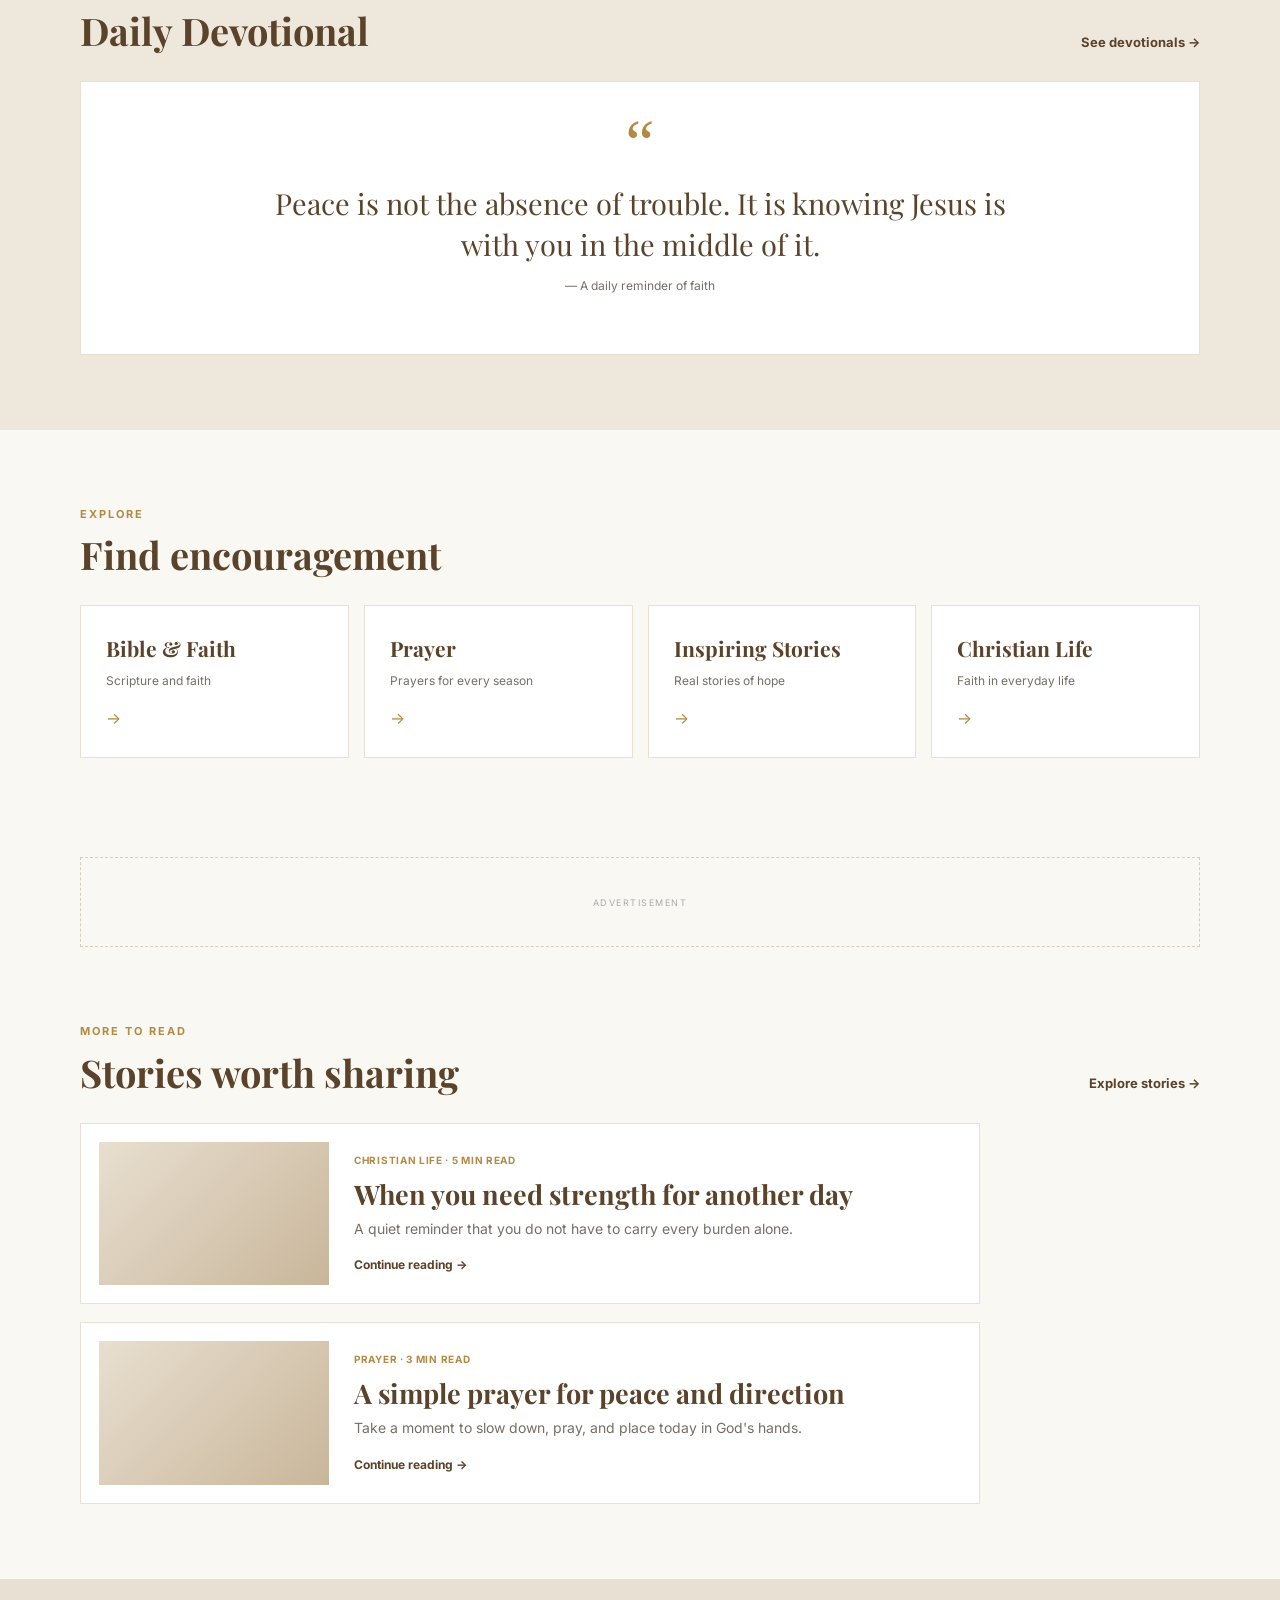
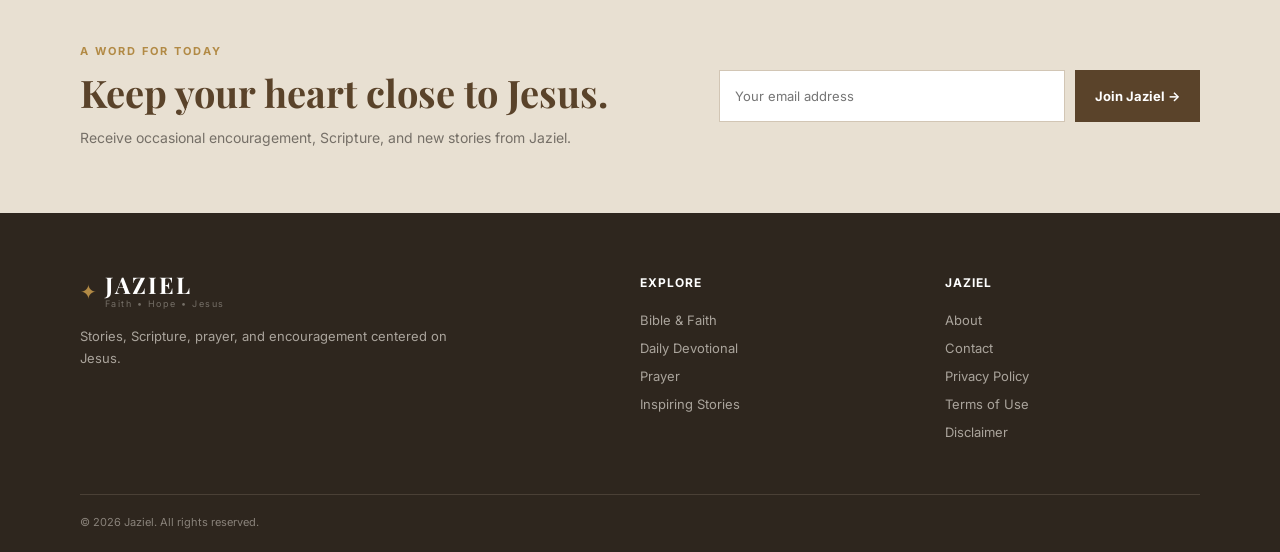
==== commit b9b5b1e1: "Add files via upload" ====
--- a/index.html
+++ b/index.html
@@ -21,6 +21,7 @@
 
 <div class="container ad-slot" aria-label="Advertisement">ADVERTISEMENT</div>
 
+<!-- Future generator: each article card will use images[0] as its cover/OG image. -->
 <section id="latest" class="container section">
   <div class="section-head">
     <div><p class="eyebrow">JAZIEL</p><h2>Latest Stories</h2></div>
@@ -28,7 +29,7 @@
   </div>
   <div class="card-grid">
     <article class="card">
-      <div class="placeholder" role="img" aria-label="Article image placeholder"></div>
+      <div class="card-image placeholder" role="img" aria-label="Article cover image placeholder"></div>
       <div class="card-body">
         <p class="meta">Inspiring Stories · 5 min read</p>
         <h3>Stories that remind us where hope begins</h3>
@@ -37,7 +38,7 @@
       </div>
     </article>
     <article class="card">
-      <div class="placeholder" role="img" aria-label="Article image placeholder"></div>
+      <div class="card-image placeholder" role="img" aria-label="Article cover image placeholder"></div>
       <div class="card-body">
         <p class="meta">Daily Devotional · 4 min read</p>
         <h3>Finding peace when life feels uncertain</h3>
@@ -46,7 +47,7 @@
       </div>
     </article>
     <article class="card">
-      <div class="placeholder" role="img" aria-label="Article image placeholder"></div>
+      <div class="card-image placeholder" role="img" aria-label="Article cover image placeholder"></div>
       <div class="card-body">
         <p class="meta">Bible & Faith · 6 min read</p>
         <h3>What Scripture teaches about courage</h3>
@@ -92,7 +93,7 @@
   </div>
   <div class="story-list">
     <article class="story-row">
-      <div class="small-placeholder" role="img" aria-label="Story image placeholder"></div>
+      <div class="story-image placeholder" role="img" aria-label="Story cover image placeholder"></div>
       <div>
         <p class="meta">Christian Life · 5 min read</p>
         <h3>When you need strength for another day</h3>
@@ -101,7 +102,7 @@
       </div>
     </article>
     <article class="story-row">
-      <div class="small-placeholder" role="img" aria-label="Story image placeholder"></div>
+      <div class="story-image placeholder" role="img" aria-label="Story cover image placeholder"></div>
       <div>
         <p class="meta">Prayer · 3 min read</p>
         <h3>A simple prayer for peace and direction</h3>
--- a/style.css
+++ b/style.css
@@ -33,3 +33,18 @@
   .newsletter-form input,.newsletter-form button{min-height:48px}
   .ad-slot-large{min-height:70px}
 }
+
+
+/* Stage 3 — visual article cards */
+.card{overflow:hidden}
+.card-image{aspect-ratio:16/10;width:100%;border-bottom:1px solid var(--line)}
+.card-image.placeholder,
+.story-image.placeholder,
+.hero-image.placeholder{background:linear-gradient(135deg,#e8dfd0,#c9b69a)}
+.story-image{width:100%;aspect-ratio:16/10}
+.story-row{align-items:stretch}
+.story-row .story-image{min-height:100%}
+@media(max-width:760px){
+  .card-image{aspect-ratio:16/10}
+  .story-image{min-height:0}
+}
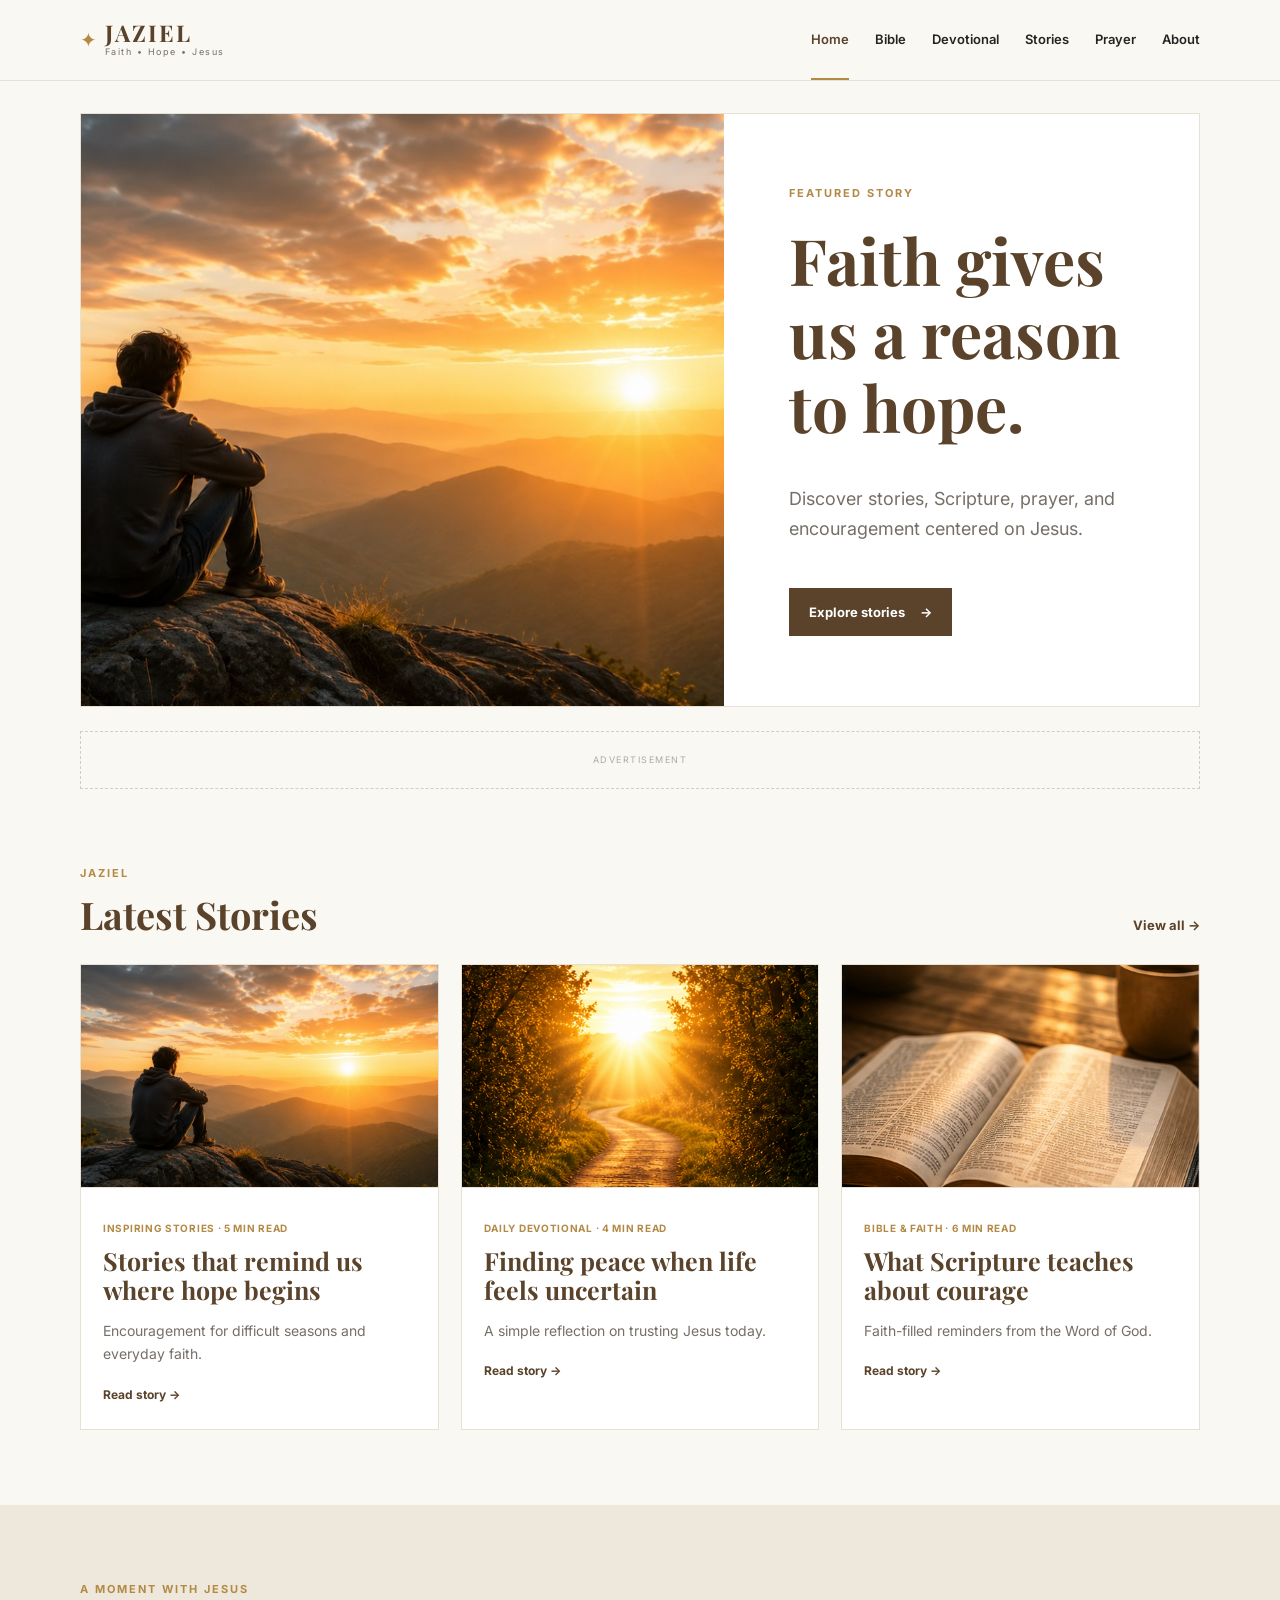
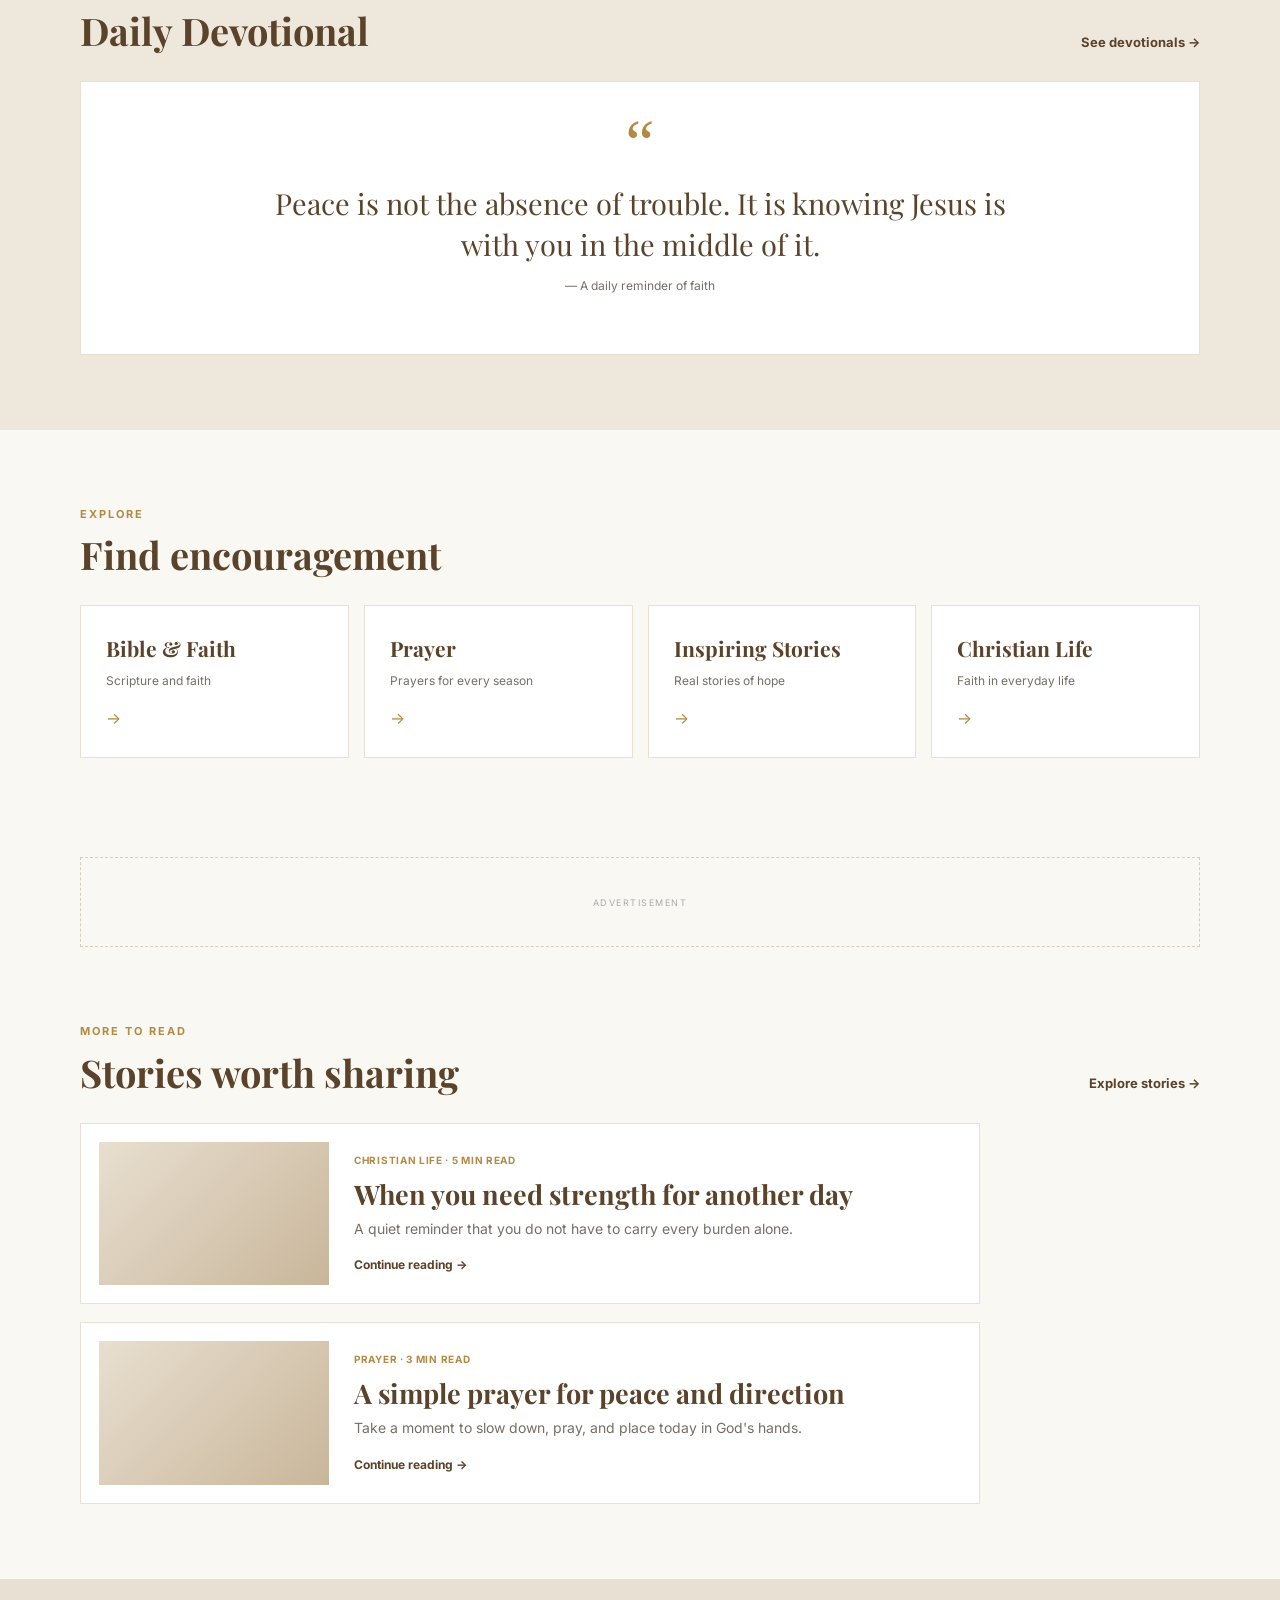
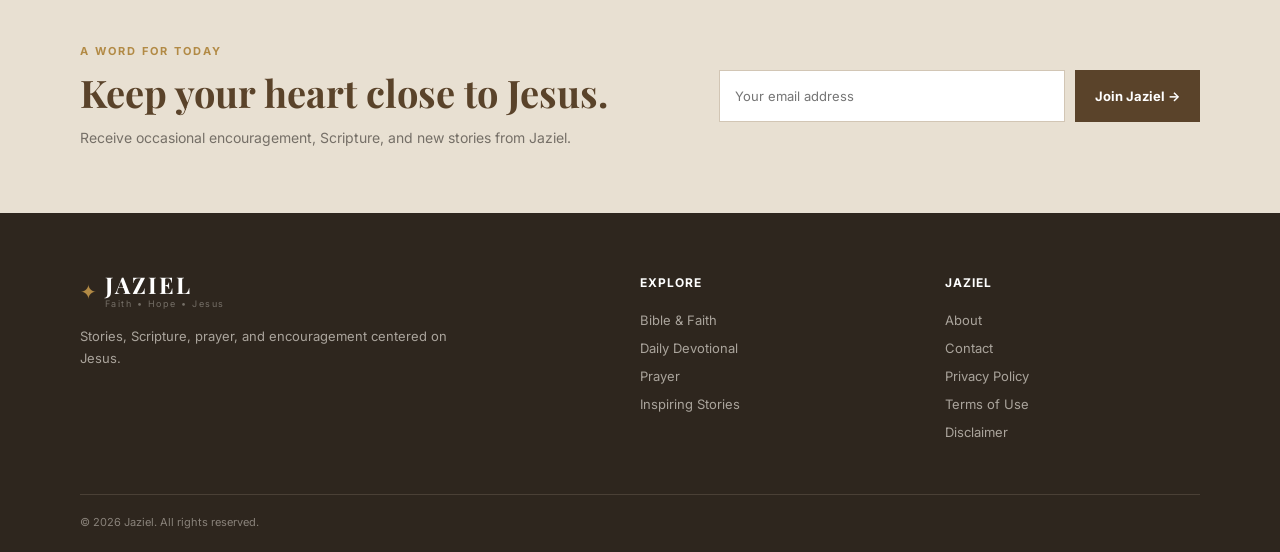
==== commit 2ce02953: "Add files via upload" ====
--- a/index.html
+++ b/index.html
@@ -10,7 +10,7 @@
 <header class="site-header"><div class="container nav-wrap"><a class="brand" href="index.html"><span>✦</span><strong>JAZIEL</strong><small>Faith • Hope • Jesus</small></a><button class="menu-btn" aria-label="Open menu">☰</button><nav><a class="active" href="index.html">Home</a><a href="category/bible-faith/index.html">Bible</a><a href="category/daily-devotional/index.html">Devotional</a><a href="category/inspiring-stories/index.html">Stories</a><a href="category/prayer/index.html">Prayer</a><a href="pages/about.html">About</a></nav></div></header>
 <main>
 <section class="hero container">
-  <div class="hero-image" role="img" aria-label="Featured story cover placeholder"></div>
+  <img class="hero-image" src="images/articles/finding-hope/photo-1-cover.jpg" alt="Golden sunrise over mountains, symbolizing hope and a new beginning." width="1200" height="630">
   <div class="hero-copy">
     <p class="eyebrow">FEATURED STORY</p>
     <h1>Faith gives us a reason to hope.</h1>
@@ -29,7 +29,7 @@
   </div>
   <div class="card-grid">
     <article class="card">
-      <div class="card-image placeholder" role="img" aria-label="Article cover image placeholder"></div>
+      <div class="card-image"><img src="images/articles/finding-hope/photo-1-cover.jpg" alt="Golden sunrise over mountains." loading="lazy"></div>
       <div class="card-body">
         <p class="meta">Inspiring Stories · 5 min read</p>
         <h3>Stories that remind us where hope begins</h3>
@@ -38,7 +38,7 @@
       </div>
     </article>
     <article class="card">
-      <div class="card-image placeholder" role="img" aria-label="Article cover image placeholder"></div>
+      <div class="card-image"><img src="images/related/path-to-light.png" alt="A peaceful path leading toward sunlight." loading="lazy"></div>
       <div class="card-body">
         <p class="meta">Daily Devotional · 4 min read</p>
         <h3>Finding peace when life feels uncertain</h3>
@@ -47,7 +47,7 @@
       </div>
     </article>
     <article class="card">
-      <div class="card-image placeholder" role="img" aria-label="Article cover image placeholder"></div>
+      <div class="card-image"><img src="images/related/open-bible.png" alt="Open Bible in warm natural light." loading="lazy"></div>
       <div class="card-body">
         <p class="meta">Bible & Faith · 6 min read</p>
         <h3>What Scripture teaches about courage</h3>
--- a/style.css
+++ b/style.css
@@ -48,3 +48,465 @@
   .card-image{aspect-ratio:16/10}
   .story-image{min-height:0}
 }
+
+/* Stage 4 — article page */
+.breadcrumb{display:flex;gap:9px;align-items:center;padding-top:28px;font-size:12px;color:var(--muted)}
+.breadcrumb a{color:var(--primary)}
+.article-layout{display:grid;grid-template-columns:minmax(0,760px) 250px;gap:55px;padding-top:25px}
+.article-header{padding:22px 0 30px}
+.article-header h1{font-family:'Playfair Display',serif;color:var(--primary);font-size:clamp(42px,5vw,64px);line-height:1.04;margin:10px 0 20px}
+.article-dek{font-size:19px;line-height:1.65;color:var(--muted);max-width:680px;margin:0 0 16px}
+.article-meta{font-size:12px;color:var(--muted)} .article-meta span{margin:0 7px;color:var(--accent)}
+.article-cover{margin:0 0 34px}.article-cover .article-photo{aspect-ratio:1200/630}
+.article-photo{display:flex;align-items:center;justify-content:center;text-align:center;background:linear-gradient(135deg,#e8dfd0,#c9b69a);color:#806a4b;font-size:13px;letter-spacing:2px;font-weight:700}
+.article-photo small{font-size:10px;letter-spacing:1px}
+.article-cover figcaption,.article-inline-image figcaption{font-size:11px;color:var(--muted);margin-top:8px}
+.article-body{font-size:18px;line-height:1.85;color:#3b3834}.article-body p{margin:0 0 24px}
+.article-body h2{font-family:'Playfair Display',serif;color:var(--primary);font-size:32px;line-height:1.2;margin:45px 0 16px}
+.article-inline-image{margin:35px 0}.article-inline-image .article-photo{aspect-ratio:16/10}
+.article-ad{margin:32px 0 38px}
+.verse-card{background:#eee7db;border:1px solid #e1d7c7;text-align:center;padding:35px 25px;margin:38px 0}
+.verse-card span{font-family:'Playfair Display',serif;color:var(--accent);font-size:48px;line-height:.5}
+.verse-card blockquote{font-family:'Playfair Display',serif;color:var(--primary);font-size:27px;line-height:1.35;margin:18px auto 10px;max-width:610px}
+.verse-card p{font-size:12px!important;color:var(--accent);font-weight:700;letter-spacing:1px;margin:0!important}
+.article-sidebar{padding-top:155px}.side-ad{min-height:250px}
+.sidebar-box{border-top:1px solid var(--line);margin-top:30px;padding-top:22px}
+.sidebar-box h2{font-family:'Playfair Display',serif;color:var(--primary);font-size:25px;margin:8px 0 18px}
+.sidebar-box a{display:block;padding:12px 0;border-bottom:1px solid var(--line);font-size:13px;color:var(--primary)}
+.article-share{border-top:1px solid var(--line);margin-top:45px;padding:25px 0 10px;display:flex;justify-content:space-between;gap:20px;align-items:center}
+.article-share div{display:flex;gap:8px;flex-wrap:wrap}.article-share a{border:1px solid var(--line);padding:8px 12px;font-size:11px;color:var(--primary)}
+.related{padding-top:70px;padding-bottom:75px}
+@media(max-width:900px){.article-layout{grid-template-columns:1fr;gap:10px}.article-sidebar{padding-top:0}.article-sidebar .side-ad{display:none}.article-header h1{font-size:43px}}
+@media(max-width:600px){.breadcrumb{padding-top:20px;overflow:hidden;white-space:nowrap}.article-header{padding-top:14px}.article-header h1{font-size:38px}.article-dek{font-size:17px;line-height:1.55}.article-body{font-size:17px;line-height:1.78}.article-body h2{font-size:28px;margin-top:38px}.verse-card{padding:28px 18px}.verse-card blockquote{font-size:23px}.article-share{display:block}.article-share div{margin-top:14px}}
+
+
+/* Stage 5 — editorial polish */
+.breadcrumb{
+  max-width:900px;
+  padding-top:22px;
+  padding-bottom:8px;
+  font-size:11px;
+  letter-spacing:.02em;
+  color:var(--muted);
+}
+.breadcrumb a{color:var(--muted);text-decoration:none}
+.breadcrumb span[aria-current="page"]{color:var(--primary)}
+.breadcrumb span[aria-hidden="true"]{opacity:.45}
+
+.article-layout{
+  grid-template-columns:minmax(0,760px) 230px;
+  gap:62px;
+  max-width:1120px;
+  padding-top:12px;
+}
+.article-header{
+  padding:30px 0 28px;
+}
+.article-header .eyebrow{
+  margin-bottom:10px;
+}
+.article-header h1{
+  font-size:clamp(40px,4.5vw,60px);
+  line-height:1.08;
+  letter-spacing:-.025em;
+  margin:8px 0 18px;
+}
+.article-dek{
+  font-size:18px;
+  line-height:1.6;
+  max-width:650px;
+}
+.article-meta{
+  font-size:12px;
+  letter-spacing:.01em;
+}
+.article-cover{
+  margin:0 0 42px;
+}
+.article-cover .article-photo{
+  aspect-ratio:1200/630;
+}
+.article-cover figcaption,
+.article-inline-image figcaption{
+  max-width:720px;
+  margin:10px auto 0;
+  padding:0 2px;
+  font-size:11px;
+  line-height:1.5;
+  color:var(--muted);
+}
+.article-body{
+  font-size:17px;
+  line-height:1.9;
+  max-width:720px;
+}
+.article-body p{margin-bottom:25px}
+.article-body h2{
+  font-size:30px;
+  line-height:1.2;
+  margin:48px 0 17px;
+  letter-spacing:-.01em;
+}
+.article-inline-image{
+  margin:38px 0 40px;
+}
+.article-inline-image .article-photo{
+  aspect-ratio:16/10;
+}
+.article-ad{
+  margin:38px 0 44px;
+}
+.verse-card{
+  margin:44px 0;
+  padding:38px 28px;
+}
+.verse-card blockquote{
+  font-size:25px;
+  line-height:1.4;
+}
+.article-sidebar{
+  padding-top:175px;
+}
+.side-ad{
+  min-height:210px;
+}
+.sidebar-box{
+  margin-top:28px;
+}
+.sidebar-box a{
+  line-height:1.45;
+}
+.article-share{
+  margin-top:50px;
+  padding-top:24px;
+  align-items:center;
+}
+.article-share strong{
+  font-size:14px;
+}
+.share-buttons{
+  display:flex;
+  gap:8px !important;
+}
+.share-buttons a{
+  min-width:58px;
+  text-align:center;
+  border:1px solid var(--line);
+  padding:9px 11px;
+  font-size:11px;
+  color:var(--primary);
+  text-decoration:none;
+}
+.related{
+  max-width:1120px;
+  padding-top:68px;
+}
+.related .section-head h2{
+  margin-top:7px;
+}
+
+@media(max-width:900px){
+  .article-layout{
+    grid-template-columns:1fr;
+    gap:0;
+  }
+  .article-sidebar{
+    padding-top:8px;
+  }
+  .article-sidebar .side-ad{
+    display:none;
+  }
+  .sidebar-box{
+    border-top:1px solid var(--line);
+    margin-top:44px;
+    padding-top:25px;
+  }
+}
+
+@media(max-width:600px){
+  .breadcrumb{
+    padding-top:16px;
+    padding-bottom:2px;
+    font-size:10px;
+  }
+  .article-header{
+    padding:22px 0 25px;
+  }
+  .article-header h1{
+    font-size:38px;
+    line-height:1.1;
+    letter-spacing:-.02em;
+    margin-top:7px;
+  }
+  .article-dek{
+    font-size:17px;
+    line-height:1.6;
+  }
+  .article-meta{
+    font-size:11px;
+  }
+  .article-cover{
+    margin-bottom:35px;
+  }
+  .article-cover .article-photo{
+    width:100%;
+  }
+  .article-body{
+    font-size:17px;
+    line-height:1.82;
+  }
+  .article-body h2{
+    font-size:28px;
+    line-height:1.22;
+    margin:40px 0 15px;
+  }
+  .article-inline-image{
+    margin:32px 0 35px;
+  }
+  .article-inline-image .article-photo{
+    aspect-ratio:16/10;
+  }
+  .verse-card{
+    margin:38px 0;
+    padding:30px 18px;
+  }
+  .verse-card blockquote{
+    font-size:23px;
+  }
+  .article-share{
+    display:block;
+  }
+  .share-buttons{
+    margin-top:15px;
+  }
+  .share-buttons a{
+    min-width:62px;
+  }
+  .related{
+    padding-top:55px;
+    padding-bottom:55px;
+  }
+}
+
+
+/* Stage 6 — final mobile polish */
+html{
+  scroll-padding-top:90px;
+}
+.article-body h2{
+  scroll-margin-top:96px;
+}
+.article-share{
+  display:flex;
+  justify-content:space-between;
+  gap:18px;
+  border-top:1px solid var(--line);
+}
+.article-share .share-buttons{
+  display:flex;
+  flex-wrap:wrap;
+  gap:8px !important;
+}
+.article-share .share-buttons a{
+  display:inline-block;
+  background:transparent;
+  border:1px solid var(--line);
+  border-radius:0;
+}
+footer .footer-grid h3{
+  margin:0 0 15px;
+  color:#fff;
+  font-size:12px;
+  letter-spacing:1px;
+  text-transform:uppercase;
+}
+footer .footer-grid > div > a:not(.brand){
+  color:#aaa49c;
+}
+footer .footer-bottom{
+  border-top:1px solid #4a4036;
+  margin-top:45px;
+  padding-top:18px;
+  color:#89827a;
+  font-size:11px;
+}
+@media(max-width:600px){
+  .article-share{
+    display:block;
+    margin-top:42px;
+    padding-top:22px;
+  }
+  .article-share .share-buttons{
+    margin-top:14px;
+  }
+  .article-share .share-buttons a{
+    min-width:64px;
+  }
+  footer .footer-grid h3{
+    color:#fff;
+  }
+}
+
+
+/* Stage 7 — reliable mobile responsive layout */
+*,
+*::before,
+*::after{
+  box-sizing:border-box;
+}
+
+img{
+  max-width:100%;
+  height:auto;
+}
+
+@media (max-width: 900px){
+  .site-header .nav,
+  header .nav,
+  .desktop-nav{
+    display:none !important;
+  }
+
+  .site-header .menu-toggle,
+  header .menu-toggle,
+  .mobile-menu-toggle{
+    display:flex !important;
+  }
+
+  .article-layout{
+    display:block !important;
+    width:100% !important;
+    max-width:760px !important;
+    margin:0 auto !important;
+    padding-left:20px !important;
+    padding-right:20px !important;
+  }
+
+  .article-main{
+    width:100% !important;
+    max-width:none !important;
+  }
+
+  .article-sidebar{
+    width:100% !important;
+    max-width:none !important;
+    padding-top:45px !important;
+  }
+
+  .article-sidebar .side-ad{
+    display:none !important;
+  }
+
+  .article-header{
+    width:100% !important;
+  }
+
+  .article-cover,
+  .article-inline-image{
+    width:100% !important;
+  }
+
+  .article-cover .article-photo,
+  .article-inline-image .article-photo{
+    width:100% !important;
+    height:auto !important;
+  }
+
+  .article-body{
+    width:100% !important;
+    max-width:none !important;
+  }
+
+  .related{
+    width:100% !important;
+    max-width:760px !important;
+    padding-left:20px !important;
+    padding-right:20px !important;
+  }
+}
+
+@media (max-width:600px){
+  .article-layout{
+    padding-left:20px !important;
+    padding-right:20px !important;
+  }
+
+  .breadcrumb{
+    padding-left:20px !important;
+    padding-right:20px !important;
+    white-space:nowrap;
+    overflow:hidden;
+    text-overflow:ellipsis;
+  }
+
+  .article-header h1{
+    font-size:36px !important;
+    line-height:1.12 !important;
+  }
+
+  .article-dek{
+    font-size:17px !important;
+    line-height:1.62 !important;
+  }
+
+  .article-body{
+    font-size:17px !important;
+    line-height:1.82 !important;
+  }
+
+  .article-body h2{
+    font-size:28px !important;
+    line-height:1.22 !important;
+  }
+
+  .article-cover .article-photo{
+    aspect-ratio:1200/630 !important;
+    object-fit:cover;
+  }
+
+  .article-inline-image .article-photo{
+    aspect-ratio:16/10 !important;
+    object-fit:cover;
+  }
+
+  .verse-card{
+    width:100% !important;
+  }
+
+  .related{
+    padding-left:20px !important;
+    padding-right:20px !important;
+  }
+
+  .related .cards,
+  .related-grid{
+    grid-template-columns:1fr !important;
+  }
+}
+
+/* If the existing header uses a generic hamburger class, keep it visible on mobile. */
+@media (min-width:901px){
+  .site-header .menu-toggle,
+  header .menu-toggle,
+  .mobile-menu-toggle{
+    display:none !important;
+  }
+}
+
+/* Stage 8 — prevent sticky header from covering section headings */
+.article-section-title{
+  scroll-margin-top:110px;
+}
+
+@media (max-width:600px){
+  .article-section-title{
+    scroll-margin-top:95px;
+  }
+}
+
+/* Real article imagery */
+.article-photo{display:block;width:100%;height:auto;object-fit:cover;border:0}
+.article-inline-image .article-photo{width:100%;aspect-ratio:16/10;object-fit:cover}
+.card-image img{display:block;width:100%;height:100%;object-fit:cover}
+.hero-image{display:block;width:100%;height:auto;object-fit:cover}
+@media(max-width:760px){.hero-image{aspect-ratio:16/10}.hero-image{object-fit:cover}}
